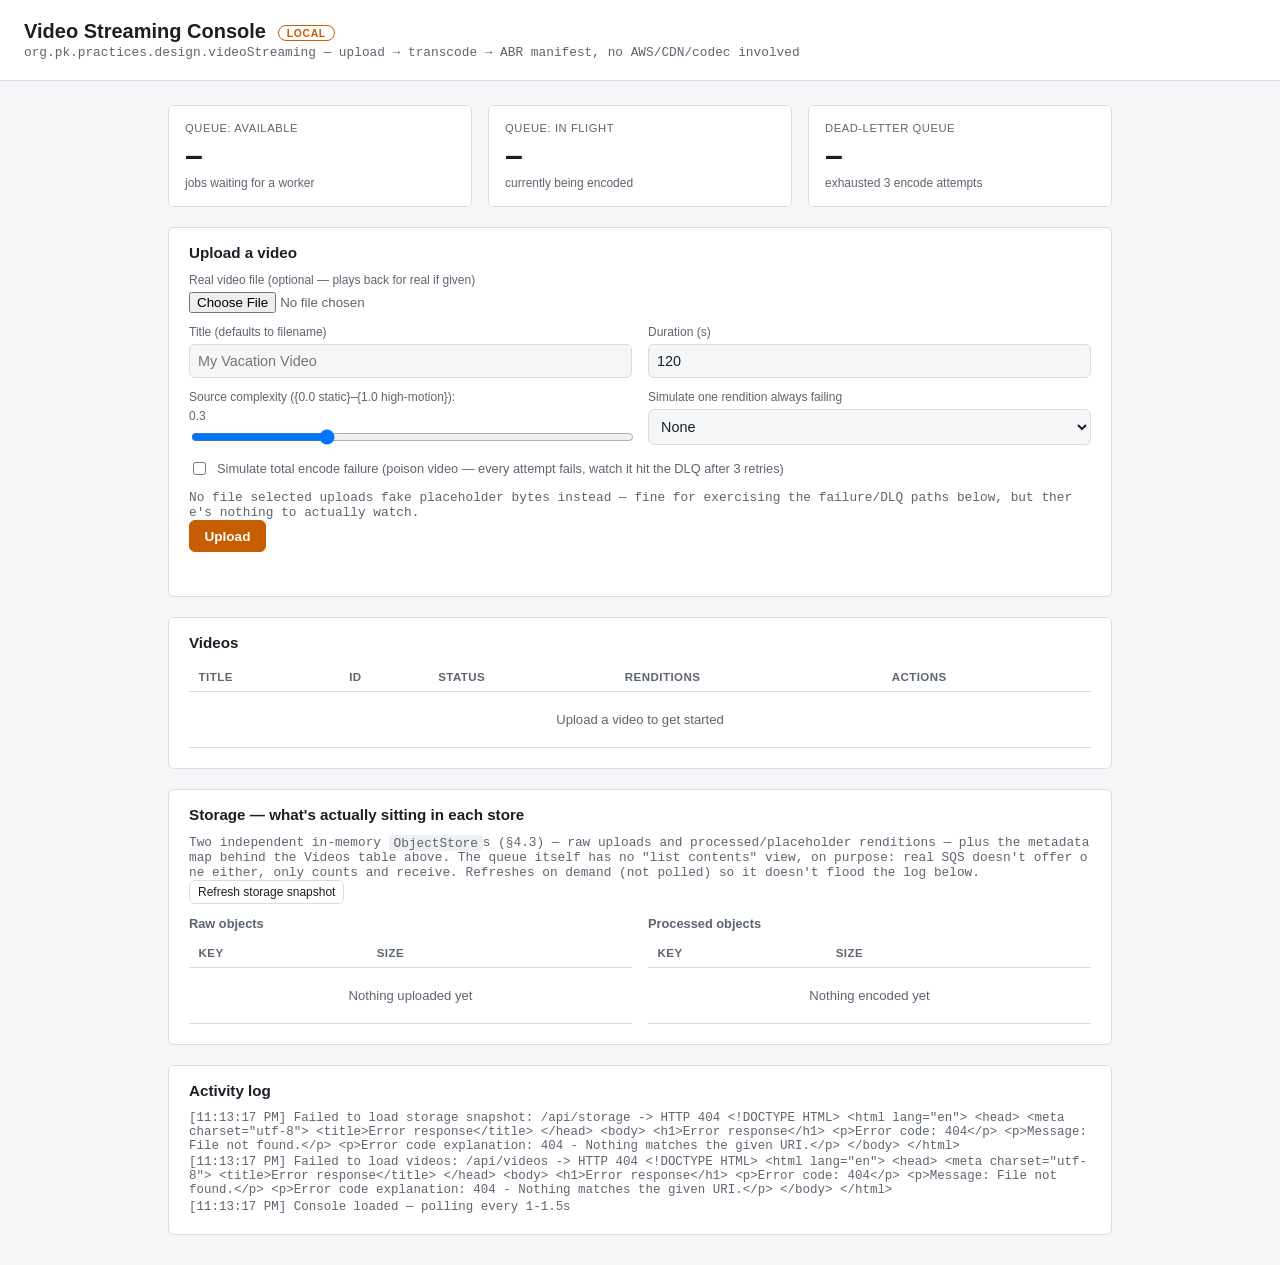
==== lib/src/main/resources/video-console/index.html @ 70f33445 "VideoStreaming platform implementation" ====
<!doctype html>
<html lang="en">
<head>
<meta charset="utf-8" />
<meta name="viewport" content="width=device-width, initial-scale=1" />
<title>Video Streaming Console (local)</title>
<link rel="stylesheet" href="style.css" />
</head>
<body>

<header>
  <div>
    <h1>Video Streaming Console <span class="local-tag">local</span></h1>
    <p class="subtitle">org.pk.practices.design.videoStreaming — upload &rarr; transcode &rarr; ABR manifest, no AWS/CDN/codec involved</p>
  </div>
</header>

<main>
  <section class="stats-row">
    <div class="stat-card">
      <div class="stat-label">Queue: Available</div>
      <div class="stat-value" id="statAvailable">–</div>
      <div class="stat-hint">jobs waiting for a worker</div>
    </div>
    <div class="stat-card">
      <div class="stat-label">Queue: In Flight</div>
      <div class="stat-value" id="statInFlight">–</div>
      <div class="stat-hint">currently being encoded</div>
    </div>
    <div class="stat-card">
      <div class="stat-label">Dead-letter Queue</div>
      <div class="stat-value" id="statDlq">–</div>
      <div class="stat-hint">exhausted 3 encode attempts</div>
    </div>
  </section>

  <section class="panel">
    <h2>Upload a video</h2>
    <div class="field-row">
      <label>Real video file (optional — plays back for real if given)
        <input type="file" id="uploadFile" accept="video/*" />
      </label>
    </div>
    <div class="field-row">
      <label>Title (defaults to filename)<input type="text" id="uploadTitle" placeholder="My Vacation Video" /></label>
      <label>Duration (s)<input type="number" id="uploadDuration" value="120" min="1" max="7200" /></label>
    </div>
    <div class="field-row">
      <label>Source complexity ({0.0 static}–{1.0 high-motion}): <span id="complexityValue">0.3</span>
        <input type="range" id="uploadComplexity" min="0" max="1" step="0.1" value="0.3" />
      </label>
      <label>Simulate one rendition always failing
        <select id="simResolution">
          <option value="">None</option>
          <option value="240p">240p</option>
          <option value="480p">480p</option>
          <option value="720p">720p</option>
          <option value="1080p">1080p</option>
          <option value="4K">4K</option>
        </select>
      </label>
    </div>
    <label class="checkbox-row">
      <input type="checkbox" id="simTotalFailure" />
      Simulate total encode failure (poison video — every attempt fails, watch it hit the DLQ after 3 retries)
    </label>
    <p class="result-line">No file selected uploads fake placeholder bytes instead — fine for exercising the failure/DLQ paths below, but there's nothing to actually watch.</p>
    <button id="uploadBtn" class="primary">Upload</button>
    <p class="result-line" id="uploadResult">&nbsp;</p>
  </section>

  <section class="panel">
    <h2>Videos</h2>
    <table>
      <thead>
        <tr>
          <th>Title</th>
          <th>ID</th>
          <th>Status</th>
          <th>Renditions</th>
          <th>Actions</th>
        </tr>
      </thead>
      <tbody id="videosBody">
        <tr><td colspan="5" class="empty-row">Upload a video to get started</td></tr>
      </tbody>
    </table>
  </section>

  <section class="panel">
    <h2>Storage — what's actually sitting in each store</h2>
    <p class="result-line">Two independent in-memory <code>ObjectStore</code>s (§4.3) — raw uploads and processed/placeholder renditions — plus the metadata map behind the Videos table above. The queue itself has no "list contents" view, on purpose: real SQS doesn't offer one either, only counts and receive. Refreshes on demand (not polled) so it doesn't flood the log below.</p>
    <button id="refreshStorageBtn" class="small">Refresh storage snapshot</button>
    <div class="storage-columns">
      <div>
        <h3>Raw objects <span class="mono" id="rawCount"></span></h3>
        <table>
          <thead><tr><th>Key</th><th>Size</th><th></th></tr></thead>
          <tbody id="rawObjectsBody"><tr><td colspan="3" class="empty-row">Nothing uploaded yet</td></tr></tbody>
        </table>
      </div>
      <div>
        <h3>Processed objects <span class="mono" id="processedCount"></span></h3>
        <table>
          <thead><tr><th>Key</th><th>Size</th><th></th></tr></thead>
          <tbody id="processedObjectsBody"><tr><td colspan="3" class="empty-row">Nothing encoded yet</td></tr></tbody>
        </table>
      </div>
    </div>
    <pre id="storagePreview" class="hidden-when-empty"></pre>
  </section>

  <section class="panel">
    <h2>Activity log</h2>
    <div class="activity-log" id="activityLog"></div>
  </section>
</main>

<script src="app.js"></script>
</body>
</html>
---- lib/src/main/resources/video-console/style.css ----
:root {
  --bg: #f5f6f8;
  --surface: #ffffff;
  --border: #d8dce2;
  --text: #1a1f27;
  --muted: #5c6570;
  --accent: #c65d00;
  --accent-contrast: #ffffff;
  --success: #17724a;
  --error: #a8271f;
  --warn: #9a6a00;
  --mono-bg: #eef0f3;
  --radius: 6px;
}

@media (prefers-color-scheme: dark) {
  :root {
    --bg: #14171c;
    --surface: #1c2028;
    --border: #333944;
    --text: #e6e9ef;
    --muted: #9aa3af;
    --accent: #ff9900;
    --accent-contrast: #14171c;
    --success: #3ecf8e;
    --error: #ff6b62;
    --warn: #f0b429;
    --mono-bg: #262b34;
  }
}

* { box-sizing: border-box; }

body {
  margin: 0;
  font-family: -apple-system, BlinkMacSystemFont, "Segoe UI", Roboto, sans-serif;
  background: var(--bg);
  color: var(--text);
}

header {
  padding: 1.25rem 1.5rem;
  background: var(--surface);
  border-bottom: 1px solid var(--border);
}

header h1 { font-size: 1.25rem; margin: 0 0 0.15rem 0; }

.local-tag {
  font-size: 0.65rem;
  font-weight: 700;
  text-transform: uppercase;
  letter-spacing: 0.06em;
  color: var(--accent);
  border: 1px solid var(--accent);
  border-radius: 999px;
  padding: 0.1rem 0.5rem;
  margin-left: 0.4rem;
  vertical-align: middle;
}

.subtitle {
  margin: 0;
  font-size: 0.8rem;
  color: var(--muted);
  font-family: ui-monospace, SFMono-Regular, Menlo, monospace;
}

main {
  max-width: 62rem;
  margin: 0 auto;
  padding: 1.5rem;
  display: flex;
  flex-direction: column;
  gap: 1.25rem;
}

.stats-row {
  display: grid;
  grid-template-columns: repeat(auto-fit, minmax(11rem, 1fr));
  gap: 1rem;
}

.stat-card {
  background: var(--surface);
  border: 1px solid var(--border);
  border-radius: var(--radius);
  padding: 1rem;
}

.stat-label {
  font-size: 0.7rem;
  text-transform: uppercase;
  letter-spacing: 0.05em;
  color: var(--muted);
}

.stat-value {
  font-size: 2rem;
  font-weight: 700;
  font-variant-numeric: tabular-nums;
  margin: 0.15rem 0;
}

.stat-hint { font-size: 0.75rem; color: var(--muted); }

.panel {
  background: var(--surface);
  border: 1px solid var(--border);
  border-radius: var(--radius);
  padding: 1rem 1.25rem 1.25rem;
}

.panel h2 { font-size: 0.95rem; margin: 0 0 0.75rem 0; }

input[type="text"], input[type="number"], select {
  width: 100%;
  font-family: inherit;
  font-size: 0.9rem;
  padding: 0.5rem;
  border: 1px solid var(--border);
  border-radius: var(--radius);
  background: var(--bg);
  color: var(--text);
}

input[type="range"] { width: 100%; }

.field-row {
  display: flex;
  gap: 1rem;
  margin-bottom: 0.75rem;
}

.field-row label {
  flex: 1;
  display: flex;
  flex-direction: column;
  gap: 0.3rem;
  font-size: 0.75rem;
  color: var(--muted);
}

.checkbox-row {
  display: flex;
  align-items: center;
  gap: 0.5rem;
  font-size: 0.8rem;
  color: var(--muted);
  margin-bottom: 0.75rem;
}

.checkbox-row input { width: auto; }

button {
  font-family: inherit;
  font-size: 0.85rem;
  border-radius: var(--radius);
  border: 1px solid var(--border);
  background: var(--surface);
  color: var(--text);
  padding: 0.45rem 0.9rem;
  cursor: pointer;
}

button.primary {
  background: var(--accent);
  border-color: var(--accent);
  color: var(--accent-contrast);
  font-weight: 600;
}

button.small {
  font-size: 0.75rem;
  padding: 0.25rem 0.5rem;
  margin-right: 0.3rem;
}

.result-line {
  margin: 0.6rem 0 0 0;
  font-size: 0.8rem;
  color: var(--muted);
  font-family: ui-monospace, SFMono-Regular, Menlo, monospace;
  word-break: break-all;
}

table {
  width: 100%;
  border-collapse: collapse;
  font-size: 0.82rem;
}

th, td {
  text-align: left;
  padding: 0.5rem 0.6rem;
  border-bottom: 1px solid var(--border);
  vertical-align: top;
}

th {
  color: var(--muted);
  font-weight: 600;
  font-size: 0.72rem;
  text-transform: uppercase;
  letter-spacing: 0.04em;
}

td.mono, .mono {
  font-family: ui-monospace, SFMono-Regular, Menlo, monospace;
  font-size: 0.78rem;
}

.id-chip {
  background: var(--mono-bg);
  border-radius: 4px;
  padding: 0.1rem 0.35rem;
  cursor: help;
}

.status-badge {
  display: inline-block;
  padding: 0.15rem 0.5rem;
  border-radius: 999px;
  font-weight: 700;
  font-size: 0.72rem;
  text-transform: uppercase;
  letter-spacing: 0.03em;
}

.status-PROCESSING { background: color-mix(in srgb, var(--warn) 18%, transparent); color: var(--warn); }
.status-READY { background: color-mix(in srgb, var(--success) 18%, transparent); color: var(--success); }
.status-FAILED { background: color-mix(in srgb, var(--error) 18%, transparent); color: var(--error); }

.empty-row { color: var(--muted); text-align: center; padding: 1.25rem; }

.detail-row > td {
  background: var(--bg);
  padding: 1rem;
}

.detail-row pre {
  background: var(--mono-bg);
  border-radius: var(--radius);
  padding: 0.75rem;
  overflow-x: auto;
  font-size: 0.78rem;
  margin: 0.5rem 0;
}

.activity-log {
  font-family: ui-monospace, SFMono-Regular, Menlo, monospace;
  font-size: 0.78rem;
  max-height: 12rem;
  overflow-y: auto;
  display: flex;
  flex-direction: column-reverse;
  gap: 0.15rem;
}

.activity-log .log-line { color: var(--muted); }

code {
  font-family: ui-monospace, SFMono-Regular, Menlo, monospace;
  background: var(--mono-bg);
  border-radius: 4px;
  padding: 0.05rem 0.3rem;
}

.storage-columns {
  display: grid;
  grid-template-columns: repeat(auto-fit, minmax(16rem, 1fr));
  gap: 1rem;
  margin-top: 0.75rem;
}

.storage-columns h3 {
  font-size: 0.8rem;
  margin: 0 0 0.4rem 0;
  color: var(--muted);
}

#storagePreview {
  background: var(--mono-bg);
  border-radius: var(--radius);
  padding: 0.75rem;
  overflow-x: auto;
  font-family: ui-monospace, SFMono-Regular, Menlo, monospace;
  font-size: 0.75rem;
  margin-top: 0.75rem;
  white-space: pre-wrap;
  word-break: break-all;
}

.hidden-when-empty:empty { display: none; }
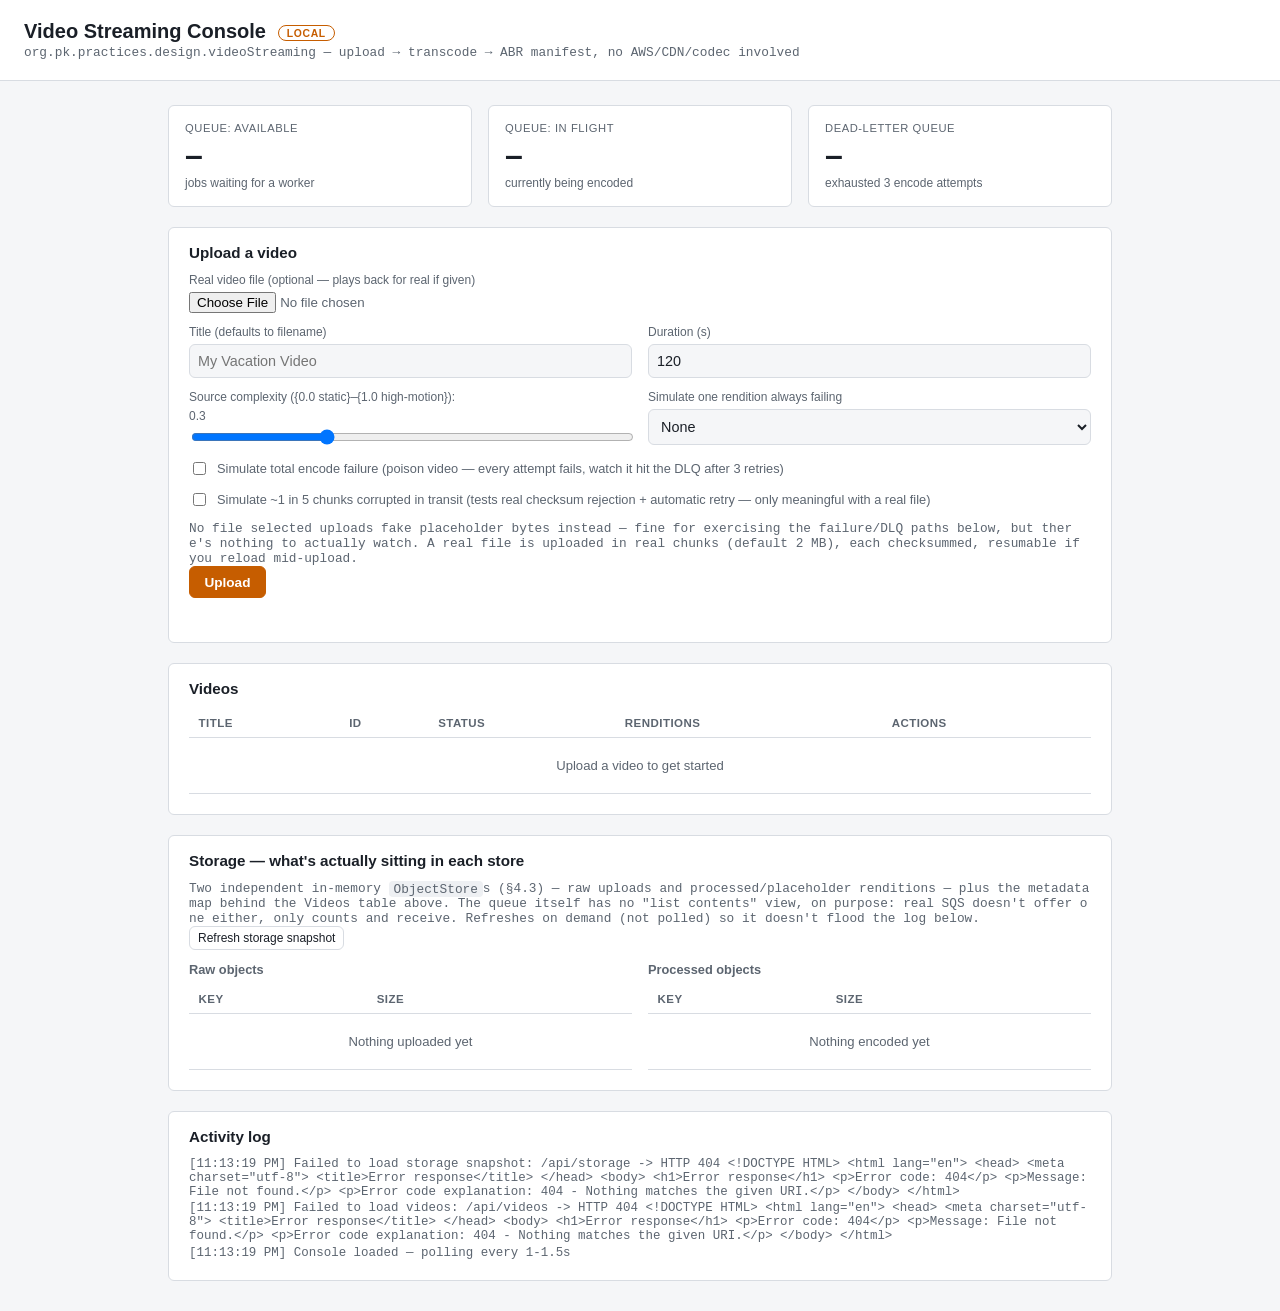
==== commit beedf9ca: "Add chunking support" ====
--- a/lib/src/main/resources/video-console/index.html
+++ b/lib/src/main/resources/video-console/index.html
@@ -64,8 +64,17 @@
       <input type="checkbox" id="simTotalFailure" />
       Simulate total encode failure (poison video — every attempt fails, watch it hit the DLQ after 3 retries)
     </label>
-    <p class="result-line">No file selected uploads fake placeholder bytes instead — fine for exercising the failure/DLQ paths below, but there's nothing to actually watch.</p>
+    <label class="checkbox-row">
+      <input type="checkbox" id="simCorruption" />
+      Simulate ~1 in 5 chunks corrupted in transit (tests real checksum rejection + automatic retry — only meaningful with a real file)
+    </label>
+    <p class="result-line">No file selected uploads fake placeholder bytes instead — fine for exercising the failure/DLQ paths below, but there's nothing to actually watch. A real file is uploaded in real chunks (default 2&nbsp;MB), each checksummed, resumable if you reload mid-upload.</p>
     <button id="uploadBtn" class="primary">Upload</button>
+    <button id="cancelUploadBtn" class="hidden">Cancel upload</button>
+    <div class="upload-progress hidden" id="uploadProgressWrap">
+      <progress id="uploadProgressBar" max="100" value="0"></progress>
+      <span class="mono" id="uploadProgressText"></span>
+    </div>
     <p class="result-line" id="uploadResult">&nbsp;</p>
   </section>
 
--- a/lib/src/main/resources/video-console/style.css
+++ b/lib/src/main/resources/video-console/style.css
@@ -292,3 +292,23 @@
 }
 
 .hidden-when-empty:empty { display: none; }
+
+.hidden { display: none !important; }
+
+.upload-progress {
+  display: flex;
+  align-items: center;
+  gap: 0.6rem;
+  margin: 0.6rem 0;
+}
+
+.upload-progress progress {
+  flex: 1;
+  height: 0.6rem;
+  accent-color: var(--accent);
+}
+
+#cancelUploadBtn {
+  border-color: var(--error);
+  color: var(--error);
+}
